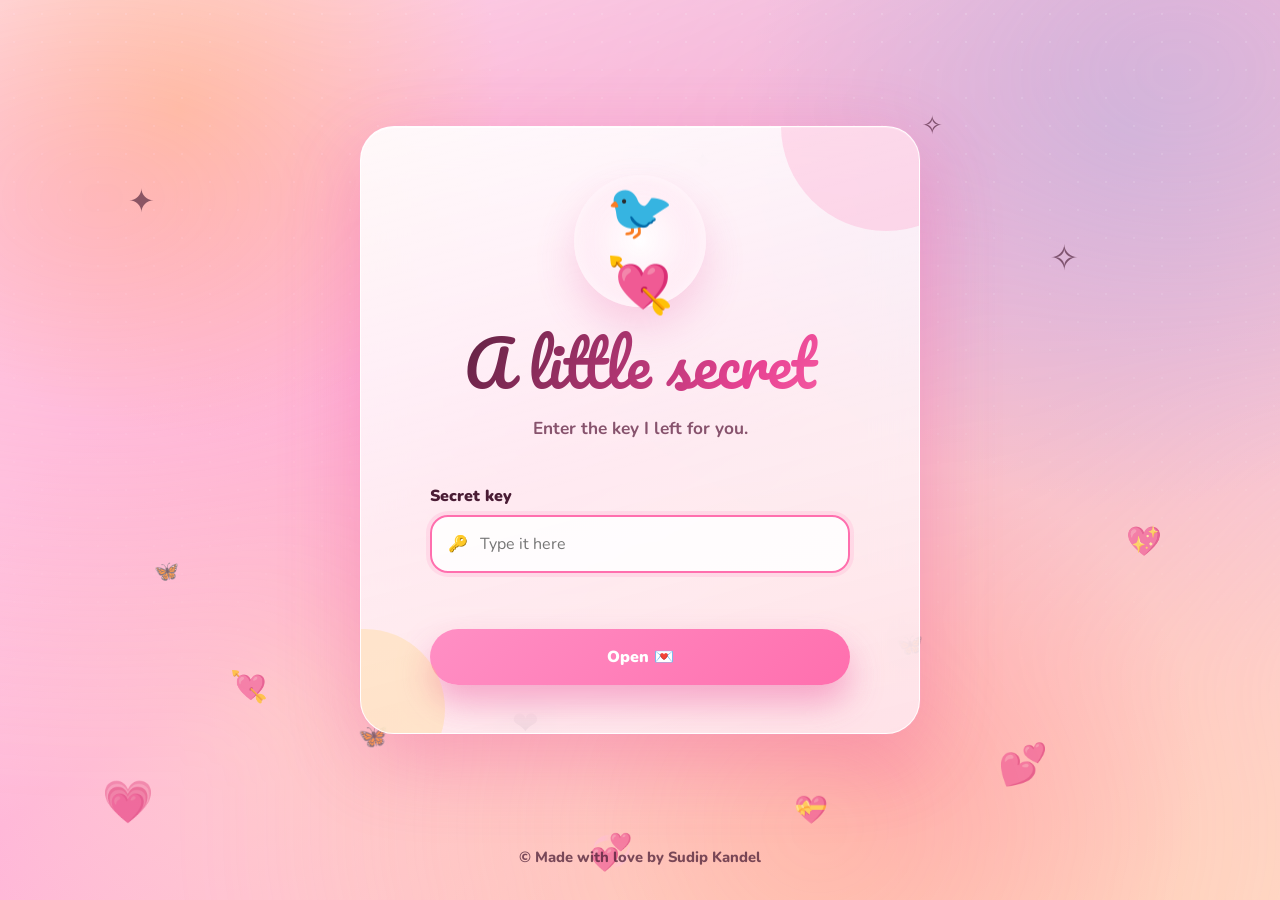
==== index.html @ 757c35c2 "Launch Pookie Date Portal for GitHub Pages. Ship the interactive date invitation with Formcarry conf" ====
<!DOCTYPE html>
<html lang="en">
<head>
  <meta charset="UTF-8" />
  <meta name="viewport" content="width=device-width, initial-scale=1.0" />
  <meta name="description" content="A date invitation." />
  <meta name="theme-color" content="#ff6fae" />
  <title>For You 💘</title>
  <link rel="preconnect" href="https://fonts.googleapis.com" />
  <link rel="preconnect" href="https://fonts.gstatic.com" crossorigin />
  <link href="https://fonts.googleapis.com/css2?family=Nunito:wght@500;700;800;900&family=Pacifico&display=swap" rel="stylesheet" />
  <link rel="stylesheet" href="style.css" />
</head>
<body class="mood-lock">
  <div class="aurora" aria-hidden="true"></div>
  <div class="ambient" aria-hidden="true">
    <span class="heart h1">💗</span>
    <span class="heart h2">💘</span>
    <span class="heart h3">💕</span>
    <span class="heart h4">💖</span>
    <span class="heart h5">💞</span>
    <span class="heart h6">💝</span>
    <span class="heart h7">❤️</span>
    <span class="butterfly b1">🦋</span>
    <span class="butterfly b2">🦋</span>
    <span class="butterfly b3">🦋</span>
    <span class="sparkle s1">✦</span>
    <span class="sparkle s2">✧</span>
    <span class="sparkle s3">✦</span>
    <span class="sparkle s4">⋆</span>
    <span class="sparkle s5">✧</span>
  </div>

  <div id="celebration-layer" class="celebration-layer" aria-hidden="true"></div>
  <div id="flash-layer" class="flash-layer" aria-hidden="true"></div>

  <main class="app-shell">
    <section class="card screen is-active" id="screen-lock" aria-labelledby="lock-title">
      <div class="cupid-orbit" aria-hidden="true">
        <div class="cupid">🐦💘</div>
      </div>
      <h1 id="lock-title" class="shine-text">A little secret</h1>
      <p class="subtitle">Enter the key I left for you.</p>

      <form id="key-form" class="form-stack">
        <label for="love-key">Secret key</label>
        <div class="input-wrap">
          <span aria-hidden="true">🔑</span>
          <input id="love-key" name="love-key" type="password" autocomplete="off" placeholder="Type it here" required />
        </div>
        <p class="error-message" id="key-error" role="alert"></p>
        <button class="primary-btn" type="submit">Open 💌</button>
      </form>
    </section>

    <section class="card screen" id="screen-welcome" aria-labelledby="welcome-title">
      <div class="mini-scene" aria-hidden="true">
        <span class="cloud c1">☁️</span>
        <span class="cloud c2">☁️</span>
        <span class="floating-heart fh1">💖</span>
        <span class="floating-heart fh2">✨</span>
        <span class="floating-heart fh3">💘</span>
        <span class="big-cupid">👼</span>
        <span class="arrow">🏹</span>
      </div>
      <h2 id="welcome-title" class="shine-text">Hi, my love</h2>
      <p class="subtitle">Help me plan something beautiful.</p>
      <button class="primary-btn" id="start-quiz">I’m ready ✨</button>
    </section>

    <section class="card screen quiz-card" id="screen-quiz" aria-labelledby="quiz-title">
      <div class="quiz-progress" aria-hidden="true">
        <div class="quiz-progress-track">
          <div class="quiz-progress-fill" id="quiz-progress-fill"></div>
        </div>
        <div class="quiz-steps" id="quiz-steps"></div>
      </div>
      <p class="eyebrow" id="quiz-eyebrow">1 / 2</p>
      <div class="quiz-emoji" id="quiz-emoji" aria-hidden="true">🍝</div>
      <h2 id="quiz-title" class="shine-text"></h2>
      <p class="subtitle" id="quiz-subtitle"></p>
      <div class="quiz-options" id="quiz-options"></div>
      <p class="nudge-banner quiz-feedback" id="quiz-feedback" role="status" hidden></p>
    </section>

    <section class="card screen wow-card" id="screen-wow" aria-labelledby="wow-title">
      <div class="wow-orbit" aria-hidden="true">
        <span class="wow-ring"></span>
        <span class="wow-ring wow-ring-outer"></span>
        <span class="wow-core">💘</span>
      </div>
      <h2 id="wow-title" class="shine-text wow-title">Okay… wow.</h2>
      <p class="subtitle" id="wow-copy">I already love our date.</p>
      <ul class="wow-answers" id="wow-answers" aria-label="Your choices"></ul>
      <button class="primary-btn" id="reveal-question">One more thing ✨</button>
    </section>

    <section class="card screen question-card" id="screen-question" aria-labelledby="question-title">
      <div class="love-meter" aria-hidden="true">
        <div class="meter-fill"></div>
      </div>
      <h2 id="question-title" class="shine-text">Will you go on a date with me?</h2>

      <div class="button-playground" id="button-playground">
        <button class="primary-btn yes-btn" id="yes-btn">Yes 💖</button>
        <button class="ghost-btn no-btn" id="no-btn" type="button">No 🙈</button>
      </div>

      <p class="nudge-banner" id="no-message" role="status" hidden></p>
    </section>

    <section class="card screen" id="screen-date" aria-labelledby="date-title">
      <div class="date-icon" aria-hidden="true">💐</div>
      <h2 id="date-title" class="shine-text">When?</h2>
      <p class="subtitle">Pick a time that feels right.</p>

      <form id="date-form" class="form-stack">
        <label for="date-time">Date & time</label>
        <div class="input-wrap">
          <span aria-hidden="true">🗓️</span>
          <input id="date-time" name="date-time" type="datetime-local" required />
        </div>

        <label for="email">Your email</label>
        <div class="input-wrap">
          <span aria-hidden="true">💌</span>
          <input id="email" name="email" type="email" placeholder="you@email.com" required />
        </div>

        <label for="note">A note for me <span class="optional-tag">optional</span></label>
        <textarea id="note" name="note" rows="3" placeholder="Anything you want to say…"></textarea>

        <p class="error-message" id="date-error" role="alert"></p>
        <button class="primary-btn" id="confirm-date-btn" type="submit">Confirm 💘</button>
      </form>
    </section>

    <section class="card screen success-card" id="screen-success" aria-labelledby="success-title">
      <div class="heart-burst" aria-hidden="true">
        <span>💖</span><span>💘</span><span>💕</span><span>💞</span><span>💗</span><span>✨</span>
      </div>
      <h2 id="success-title" class="shine-text love-finale">I love you</h2>
      <p class="subtitle" id="success-copy">It’s a date.</p>
      <div class="summary" id="date-summary"></div>
      <button class="ghost-btn" id="restart-btn">Start over</button>
    </section>
  </main>

  <footer class="footer-note">
    © Made with love by Sudip Kandel
  </footer>

  <script src="app.js"></script>
</body>
</html>
---- style.css ----
:root {
  --bg-soft: #fff1f7;
  --pink-light: #ffb6d9;
  --pink-main: #ff6fae;
  --pink-deep: #e84393;
  --peach: #ffd6c9;
  --cream: #fffafc;
  --lavender: #cdb4db;
  --gold: #ffd166;
  --text-dark: #4a1d35;
  --text-muted: #87536d;
  --white-glass: rgba(255, 255, 255, 0.78);
  --shadow: 0 26px 80px rgba(232, 67, 147, 0.28);
  --radius-xl: 34px;
  --radius-lg: 24px;
  --font-body: "Nunito", ui-rounded, system-ui, sans-serif;
  --font-display: "Pacifico", "Segoe Script", cursive;
}

* {
  box-sizing: border-box;
}

html {
  min-height: 100%;
}

body {
  min-height: 100vh;
  margin: 0;
  font-family: var(--font-body);
  color: var(--text-dark);
  background:
    radial-gradient(circle at 14% 12%, rgba(255, 209, 102, 0.55), transparent 24%),
    radial-gradient(circle at 88% 14%, rgba(205, 180, 219, 0.82), transparent 28%),
    radial-gradient(circle at 70% 86%, rgba(255, 111, 174, 0.4), transparent 26%),
    radial-gradient(circle at 22% 78%, rgba(255, 214, 201, 0.6), transparent 28%),
    linear-gradient(145deg, #fff5fa 0%, #ffb6d9 46%, #ffd6c9 100%);
  overflow-x: hidden;
  transition: background 700ms ease, filter 700ms ease;
}

body::before {
  content: "";
  position: fixed;
  inset: 0;
  pointer-events: none;
  background-image:
    radial-gradient(rgba(255, 255, 255, 0.42) 1px, transparent 1px);
  background-size: 28px 28px;
  mask-image: linear-gradient(to bottom, rgba(0, 0, 0, 0.55), transparent 85%);
  z-index: 0;
}

.aurora {
  position: fixed;
  inset: -20%;
  pointer-events: none;
  z-index: 0;
  background:
    radial-gradient(ellipse at 20% 30%, rgba(255, 111, 174, 0.35), transparent 45%),
    radial-gradient(ellipse at 80% 20%, rgba(205, 180, 219, 0.4), transparent 42%),
    radial-gradient(ellipse at 60% 80%, rgba(255, 209, 102, 0.28), transparent 40%);
  filter: blur(40px);
  animation: auroraDrift 12s ease-in-out infinite alternate;
}

body.mood-wow,
body.mood-success {
  filter: saturate(1.15);
}

body.mood-wow .aurora {
  animation-duration: 6s;
  opacity: 1;
}

body.mood-question .aurora {
  background:
    radial-gradient(ellipse at 50% 40%, rgba(255, 111, 174, 0.45), transparent 42%),
    radial-gradient(ellipse at 20% 80%, rgba(255, 209, 102, 0.3), transparent 40%),
    radial-gradient(ellipse at 85% 25%, rgba(205, 180, 219, 0.35), transparent 40%);
}

body.mood-success .aurora {
  background:
    radial-gradient(ellipse at 50% 30%, rgba(255, 105, 180, 0.5), transparent 40%),
    radial-gradient(ellipse at 15% 70%, rgba(255, 209, 102, 0.4), transparent 42%),
    radial-gradient(ellipse at 85% 65%, rgba(236, 72, 153, 0.35), transparent 40%);
}

.app-shell {
  min-height: calc(100vh - 54px);
  display: grid;
  place-items: center;
  padding: 28px 18px 14px;
  position: relative;
  z-index: 2;
}

.card {
  width: min(94vw, 560px);
  min-height: 540px;
  display: none;
  position: relative;
  overflow: hidden;
  padding: clamp(28px, 6vw, 48px);
  text-align: center;
  background: linear-gradient(
    165deg,
    rgba(255, 255, 255, 0.9),
    rgba(255, 255, 255, 0.72) 55%,
    rgba(255, 240, 248, 0.78)
  );
  border: 1px solid rgba(255, 255, 255, 0.88);
  border-radius: var(--radius-xl);
  box-shadow:
    0 26px 80px rgba(232, 67, 147, 0.3),
    0 0 0 1px rgba(255, 182, 217, 0.25),
    inset 0 1px 0 rgba(255, 255, 255, 0.85);
  backdrop-filter: blur(22px);
}

.card::before,
.card::after {
  content: "";
  position: absolute;
  border-radius: 999px;
  pointer-events: none;
}

.card::before {
  width: 210px;
  height: 210px;
  top: -106px;
  right: -72px;
  background: rgba(255, 111, 174, 0.2);
}

.card::after {
  width: 160px;
  height: 160px;
  left: -76px;
  bottom: -56px;
  background: rgba(255, 209, 102, 0.26);
}

.screen.is-active {
  display: flex;
  flex-direction: column;
  justify-content: center;
  animation: popIn 620ms cubic-bezier(.16, 1, .3, 1);
}

.shine-text {
  background: linear-gradient(
    120deg,
    #4a1d35 0%,
    #e84393 35%,
    #ff6fae 50%,
    #4a1d35 65%,
    #e84393 100%
  );
  background-size: 220% auto;
  -webkit-background-clip: text;
  background-clip: text;
  color: transparent;
  animation: shineSweep 4.5s linear infinite;
}

.wow-title,
.love-finale {
  font-size: clamp(2.6rem, 9vw, 4.2rem);
  animation: shineSweep 2.8s linear infinite, heartbeat 1.6s ease-in-out infinite;
}

.eyebrow {
  margin: 0 0 12px;
  color: var(--pink-deep);
  font-size: 0.82rem;
  font-weight: 900;
  letter-spacing: 0.16em;
  text-transform: uppercase;
}

h1,
h2 {
  margin: 0;
  line-height: 1.08;
  font-family: var(--font-display);
  font-weight: 400;
  text-wrap: balance;
}

h1 {
  font-size: clamp(2.35rem, 8.5vw, 3.8rem);
}

h2 {
  font-size: clamp(2.15rem, 7.6vw, 3.45rem);
}

.subtitle {
  max-width: 430px;
  margin: 18px auto 26px;
  color: var(--text-muted);
  font-size: 1.08rem;
  line-height: 1.65;
  font-weight: 700;
}

.form-stack {
  width: min(100%, 420px);
  margin: 0 auto;
  text-align: left;
}

.form-stack label {
  display: block;
  margin: 16px 0 8px;
  font-weight: 900;
  color: var(--text-dark);
}

.input-wrap {
  display: flex;
  align-items: center;
  gap: 10px;
  padding: 0 16px;
  background: rgba(255, 255, 255, 0.88);
  border: 2px solid rgba(255, 111, 174, 0.18);
  border-radius: 18px;
  transition: 180ms ease;
}

.input-wrap:focus-within {
  border-color: var(--pink-main);
  box-shadow: 0 0 0 4px rgba(255, 111, 174, 0.14);
}

input,
textarea {
  width: 100%;
  border: 0;
  outline: 0;
  background: transparent;
  color: var(--text-dark);
  font: inherit;
}

input {
  min-height: 54px;
}

textarea {
  min-height: 94px;
  padding: 16px;
  resize: vertical;
  background: rgba(255, 255, 255, 0.88);
  border: 2px solid rgba(255, 111, 174, 0.18);
  border-radius: 18px;
}

textarea:focus {
  border-color: var(--pink-main);
  box-shadow: 0 0 0 4px rgba(255, 111, 174, 0.14);
}

.hint,
.error-message {
  margin: 10px 0 0;
  font-size: 0.92rem;
  color: var(--text-muted);
  font-weight: 700;
}

.nudge-banner {
  width: min(100%, 420px);
  margin: 18px auto 0;
  padding: 14px 18px;
  color: #7a1048;
  background: linear-gradient(135deg, rgba(255, 214, 201, 0.95), rgba(255, 182, 217, 0.95));
  border: 2px solid rgba(232, 67, 147, 0.35);
  border-radius: 18px;
  box-shadow: 0 12px 28px rgba(232, 67, 147, 0.18);
  font-size: 1.02rem;
  font-weight: 900;
  line-height: 1.45;
  text-align: center;
}

.nudge-banner.is-popping {
  animation: nudgePop 420ms cubic-bezier(.2, .9, .2, 1.4);
}

.error-message {
  min-height: 24px;
  color: #c2255c;
  font-weight: 800;
}

.primary-btn,
.ghost-btn {
  border: 0;
  cursor: pointer;
  font: inherit;
  font-weight: 900;
  border-radius: 999px;
  transition: transform 160ms ease, box-shadow 160ms ease, background 160ms ease;
}

.primary-btn {
  width: 100%;
  min-height: 56px;
  margin-top: 22px;
  color: white;
  background: linear-gradient(135deg, #ff8fc4, var(--pink-main), var(--pink-deep));
  background-size: 200% 200%;
  box-shadow: 0 18px 34px rgba(232, 67, 147, 0.4);
  animation: buttonShine 3.2s ease-in-out infinite;
  position: relative;
  overflow: hidden;
}

.primary-btn::after {
  content: "";
  position: absolute;
  inset: 0;
  background: linear-gradient(
    110deg,
    transparent 30%,
    rgba(255, 255, 255, 0.35) 48%,
    transparent 62%
  );
  transform: translateX(-120%);
  animation: buttonGloss 2.8s ease-in-out infinite;
}

.primary-btn:hover,
.primary-btn:focus-visible,
.ghost-btn:hover,
.ghost-btn:focus-visible {
  transform: translateY(-2px) scale(1.02);
}

.primary-btn:active,
.ghost-btn:active {
  transform: translateY(1px) scale(0.98);
}

.primary-btn:disabled {
  cursor: wait;
  opacity: 0.72;
  transform: none;
  box-shadow: 0 10px 22px rgba(232, 67, 147, 0.22);
}

.ghost-btn {
  min-height: 52px;
  padding: 0 26px;
  color: var(--pink-deep);
  background: rgba(255, 255, 255, 0.78);
  border: 2px solid rgba(232, 67, 147, 0.24);
}

.cupid-orbit {
  width: 132px;
  height: 132px;
  display: grid;
  place-items: center;
  margin: 0 auto 24px;
  border-radius: 50%;
  background: radial-gradient(circle, rgba(255, 255, 255, 0.92), rgba(255, 182, 217, 0.34));
  box-shadow: inset 0 0 26px rgba(255, 255, 255, 0.9), 0 20px 40px rgba(232, 67, 147, 0.2);
  animation: glowPulse 2.8s ease-in-out infinite;
}

.cupid {
  font-size: 3.4rem;
  animation: floatCupid 2.6s ease-in-out infinite;
}

.mini-scene {
  min-height: 150px;
  position: relative;
  margin-bottom: 12px;
}

.big-cupid {
  position: absolute;
  left: 50%;
  top: 32px;
  transform: translateX(-50%);
  font-size: 5.1rem;
  animation: floatCupid 2.8s ease-in-out infinite;
}

.arrow {
  position: absolute;
  right: 28%;
  top: 72px;
  font-size: 2.1rem;
  animation: arrowWiggle 1.3s ease-in-out infinite;
}

.floating-heart {
  position: absolute;
  animation: softTwinkle 2.2s ease-in-out infinite;
}

.fh1 {
  left: 22%;
  top: 64px;
  font-size: 1.4rem;
}

.fh2 {
  right: 24%;
  top: 28px;
  font-size: 1.2rem;
  animation-delay: 0.5s;
}

.cloud {
  position: absolute;
  opacity: 0.8;
  filter: drop-shadow(0 12px 16px rgba(232, 67, 147, 0.12));
}

.c1 {
  left: 12%;
  top: 18px;
  font-size: 3rem;
}

.c2 {
  right: 12%;
  top: 6px;
  font-size: 2.5rem;
}

.love-meter {
  width: min(100%, 390px);
  height: 16px;
  margin: 0 auto 26px;
  overflow: hidden;
  background: rgba(255, 255, 255, 0.72);
  border-radius: 999px;
  border: 1px solid rgba(255, 255, 255, 0.7);
}

.meter-fill {
  width: 100%;
  height: 100%;
  border-radius: inherit;
  background: linear-gradient(90deg, #ffd166, #ff6fae, #e84393, #cdb4db);
  background-size: 200% 100%;
  animation: lovePulse 1.5s ease-in-out infinite, shimmer 2.4s linear infinite;
}

.button-playground {
  min-height: 210px;
  position: relative;
  display: flex;
  align-items: center;
  justify-content: center;
  gap: 16px;
  flex-wrap: wrap;
  margin-top: 10px;
}

.button-playground.is-chasing {
  min-height: 260px;
}

.yes-btn {
  width: auto;
  min-width: 190px;
  max-width: min(100%, 260px);
  padding: 0 28px;
  z-index: 4;
  position: relative;
  animation: yesGlow 1.8s ease-in-out infinite;
  box-shadow:
    0 0 0 4px rgba(255, 111, 174, 0.28),
    0 18px 34px rgba(232, 67, 147, 0.42);
}

.button-playground.is-chasing .yes-btn {
  position: absolute;
  left: 50%;
  top: 50%;
  transform: translate(-50%, -50%);
  margin-top: 0;
}

.button-playground.is-chasing .yes-btn:hover,
.button-playground.is-chasing .yes-btn:focus-visible {
  transform: translate(-50%, calc(-50% - 2px)) scale(1.02);
}

.button-playground.is-chasing .yes-btn:active {
  transform: translate(-50%, calc(-50% + 1px)) scale(0.98);
}

.no-btn {
  position: relative;
  z-index: 3;
  min-width: 120px;
}

.no-btn.is-running {
  position: absolute;
  width: auto;
  max-width: 150px;
  margin: 0;
  z-index: 2;
  transition: left 120ms ease, top 120ms ease;
}

.date-icon {
  width: 112px;
  height: 112px;
  display: grid;
  place-items: center;
  margin: 0 auto 24px;
  font-size: 4.2rem;
  border-radius: 38px;
  background: rgba(255, 255, 255, 0.68);
  box-shadow: 0 18px 42px rgba(232, 67, 147, 0.2);
  animation: bounceSoft 2.5s ease-in-out infinite;
}

.success-card {
  min-height: 590px;
}

.heart-burst {
  position: relative;
  height: 160px;
  margin-bottom: 8px;
}

.heart-burst span {
  position: absolute;
  left: 50%;
  top: 54%;
  font-size: 3rem;
  transform: translate(-50%, -50%);
  animation: burst 1.8s ease-in-out infinite;
}

.heart-burst span:nth-child(2) { animation-delay: 0.16s; }
.heart-burst span:nth-child(3) { animation-delay: 0.32s; }
.heart-burst span:nth-child(4) { animation-delay: 0.48s; }
.heart-burst span:nth-child(5) { animation-delay: 0.64s; }
.heart-burst span:nth-child(6) { animation-delay: 0.8s; }

.summary {
  width: min(100%, 430px);
  margin: 16px auto 4px;
  padding: 18px;
  color: var(--text-dark);
  background: rgba(255, 255, 255, 0.74);
  border: 1px solid rgba(255, 255, 255, 0.8);
  border-radius: 22px;
  text-align: left;
  line-height: 1.7;
  font-weight: 700;
}

.summary strong {
  color: var(--pink-deep);
}

.success-kisses {
  margin: 12px 0 0;
  font-size: 1.35rem;
  letter-spacing: 0.35em;
  animation: softTwinkle 1.8s ease-in-out infinite;
}

.quiz-progress {
  width: min(100%, 420px);
  margin: 0 auto 18px;
}

.quiz-progress-track {
  height: 12px;
  overflow: hidden;
  border-radius: 999px;
  background: rgba(255, 255, 255, 0.72);
  border: 1px solid rgba(255, 255, 255, 0.8);
}

.quiz-progress-fill {
  width: 12%;
  height: 100%;
  border-radius: inherit;
  background: linear-gradient(90deg, #ffd166, #ff6fae, #e84393);
  transition: width 420ms cubic-bezier(.2, .9, .2, 1.2);
}

.quiz-steps {
  display: flex;
  justify-content: space-between;
  margin-top: 12px;
  padding: 0 4px;
}

.quiz-step {
  width: 34px;
  height: 34px;
  display: grid;
  place-items: center;
  border-radius: 50%;
  color: var(--text-muted);
  background: rgba(255, 255, 255, 0.72);
  border: 2px solid rgba(232, 67, 147, 0.16);
  font-weight: 900;
  font-size: 0.9rem;
  transition: 220ms ease;
}

.quiz-step.is-active {
  color: white;
  background: linear-gradient(135deg, var(--pink-main), var(--pink-deep));
  border-color: transparent;
  box-shadow: 0 10px 22px rgba(232, 67, 147, 0.3);
  transform: scale(1.08);
}

.quiz-step.is-done {
  color: white;
  background: #10b981;
  border-color: transparent;
}

.quiz-emoji {
  width: 88px;
  height: 88px;
  display: grid;
  place-items: center;
  margin: 8px auto 16px;
  font-size: 2.8rem;
  border-radius: 28px;
  background: rgba(255, 255, 255, 0.72);
  box-shadow: 0 16px 34px rgba(232, 67, 147, 0.18);
  animation: bounceSoft 2.4s ease-in-out infinite;
}

.quiz-options {
  width: min(100%, 420px);
  margin: 0 auto;
  display: grid;
  grid-template-columns: repeat(2, minmax(0, 1fr));
  gap: 12px;
}

.quiz-option {
  min-height: 58px;
  padding: 14px 16px;
  border: 2px solid rgba(232, 67, 147, 0.18);
  border-radius: 18px;
  background: rgba(255, 255, 255, 0.86);
  color: var(--text-dark);
  font: inherit;
  font-weight: 900;
  cursor: pointer;
  text-align: center;
  transition: transform 160ms ease, box-shadow 160ms ease, border-color 160ms ease, background 160ms ease;
}

.quiz-option:hover,
.quiz-option:focus-visible {
  transform: translateY(-2px);
  border-color: var(--pink-main);
  box-shadow: 0 12px 28px rgba(232, 67, 147, 0.18);
}

.quiz-option.is-selected {
  color: white;
  background: linear-gradient(135deg, var(--pink-main), var(--pink-deep));
  border-color: transparent;
  box-shadow: 0 16px 32px rgba(232, 67, 147, 0.32);
}

.quiz-option:disabled {
  cursor: default;
  opacity: 0.72;
}

.quiz-option.is-selected:disabled {
  opacity: 1;
}

.quiz-feedback {
  margin-top: 16px;
}

.wow-card {
  min-height: 620px;
}

.wow-card.is-exploding {
  animation: wowBoom 700ms cubic-bezier(.2, .9, .2, 1.2);
}

.wow-orbit {
  position: relative;
  width: 140px;
  height: 140px;
  margin: 0 auto 18px;
  display: grid;
  place-items: center;
}

.wow-ring {
  position: absolute;
  inset: 0;
  border-radius: 50%;
  border: 3px dashed rgba(232, 67, 147, 0.4);
  animation: wowSpin 8s linear infinite;
}

.wow-core {
  width: 96px;
  height: 96px;
  display: grid;
  place-items: center;
  font-size: 3rem;
  border-radius: 50%;
  background: radial-gradient(circle, rgba(255, 255, 255, 0.95), rgba(255, 182, 217, 0.5));
  box-shadow: 0 18px 40px rgba(232, 67, 147, 0.3);
  animation: glowPulse 2.2s ease-in-out infinite;
}

.wow-answers {
  width: min(100%, 420px);
  margin: 0 auto 8px;
  padding: 0;
  list-style: none;
  display: grid;
  gap: 10px;
}

.wow-answers li {
  padding: 12px 16px;
  text-align: left;
  border-radius: 16px;
  background: rgba(255, 255, 255, 0.78);
  border: 1px solid rgba(255, 255, 255, 0.85);
  font-weight: 800;
  color: var(--text-dark);
  animation: chipFloat 2.6s ease-in-out infinite;
}

.wow-answers li:nth-child(2) {
  animation-delay: 0.2s;
}

.wow-answers li:nth-child(3) {
  animation-delay: 0.4s;
}

.optional-tag {
  margin-left: 6px;
  color: var(--text-muted);
  font-weight: 700;
  font-size: 0.85em;
}

.subtitle:empty,
.subtitle[hidden] {
  display: none;
}

.question-card .subtitle {
  display: none;
}

.footer-note {
  position: relative;
  z-index: 2;
  min-height: 54px;
  padding: 0 16px 22px;
  color: rgba(74, 29, 53, 0.74);
  text-align: center;
  font-size: 0.92rem;
  line-height: 1.55;
  font-weight: 800;
}

.ambient {
  position: fixed;
  inset: 0;
  overflow: hidden;
  pointer-events: none;
  z-index: 1;
}

.celebration-layer {
  position: fixed;
  inset: 0;
  overflow: hidden;
  pointer-events: none;
  z-index: 5;
}

.celebration-piece {
  position: absolute;
  top: -24px;
  animation: confettiFall 1.7s ease-out forwards;
}

.heart,
.sparkle,
.butterfly {
  position: absolute;
  opacity: 0.64;
  animation: drift 9s linear infinite;
}

.butterfly {
  animation: butterflyDrift 11s linear infinite;
}

.h1 { left: 8%; top: 86%; font-size: 2.6rem; animation-duration: 11s; }
.h2 { left: 18%; top: 74%; font-size: 1.9rem; animation-duration: 9s; animation-delay: -2s; }
.h3 { left: 78%; top: 82%; font-size: 2.5rem; animation-duration: 10s; animation-delay: -4s; }
.h4 { left: 88%; top: 58%; font-size: 1.8rem; animation-duration: 8s; animation-delay: -1s; }
.h5 { left: 46%; top: 92%; font-size: 2.2rem; animation-duration: 12s; animation-delay: -6s; }
.h6 { left: 62%; top: 88%; font-size: 1.7rem; animation-duration: 10.5s; animation-delay: -3s; }
.b1 { left: 28%; top: 80%; font-size: 1.5rem; animation-duration: 13s; animation-delay: -1.5s; }
.b2 { left: 70%; top: 70%; font-size: 1.35rem; animation-duration: 12s; animation-delay: -5s; }
.s1 { left: 10%; top: 20%; font-size: 2rem; animation-duration: 7s; }
.s2 { left: 82%; top: 26%; font-size: 2.2rem; animation-duration: 8.5s; animation-delay: -3s; }
.s3 { left: 54%; top: 16%; font-size: 1.7rem; animation-duration: 9.5s; animation-delay: -5s; }
.s4 { left: 34%; top: 22%; font-size: 1.4rem; animation-duration: 8s; animation-delay: -2s; }

.fh3 {
  left: 48%;
  top: 8px;
  font-size: 1.1rem;
  animation-delay: 0.9s;
}

.wow-ring-outer {
  inset: -18px;
  border-style: solid;
  border-color: rgba(255, 182, 217, 0.35);
  animation: wowSpin 14s linear infinite reverse;
}

.flash-layer {
  position: fixed;
  inset: 0;
  pointer-events: none;
  z-index: 6;
  opacity: 0;
  background: radial-gradient(circle at center, rgba(255, 255, 255, 0.75), rgba(255, 111, 174, 0.2) 40%, transparent 70%);
}

.flash-layer.is-flashing {
  animation: loveFlash 700ms ease-out;
}

.celebration-piece.is-burst {
  top: 45%;
  left: 50% !important;
  animation: confettiBurst 1.4s ease-out forwards;
}

.h7 { left: 40%; top: 78%; font-size: 2rem; animation-duration: 9.5s; animation-delay: -4s; }
.b3 { left: 12%; top: 62%; font-size: 1.25rem; animation-duration: 14s; animation-delay: -7s; }
.s5 { left: 72%; top: 12%; font-size: 1.6rem; animation-duration: 7.5s; animation-delay: -1s; }

@keyframes auroraDrift {
  from { transform: translate3d(-2%, -1%, 0) scale(1); }
  to { transform: translate3d(3%, 2%, 0) scale(1.08); }
}

@keyframes shineSweep {
  to { background-position: 220% center; }
}

@keyframes heartbeat {
  0%, 100% { transform: scale(1); }
  35% { transform: scale(1.04); }
  50% { transform: scale(0.98); }
  65% { transform: scale(1.03); }
}

@keyframes buttonShine {
  0%, 100% { background-position: 0% 50%; }
  50% { background-position: 100% 50%; }
}

@keyframes buttonGloss {
  0%, 55% { transform: translateX(-120%); }
  100% { transform: translateX(120%); }
}

@keyframes loveFlash {
  0% { opacity: 0; }
  20% { opacity: 1; }
  100% { opacity: 0; }
}

@keyframes confettiBurst {
  0% {
    transform: translate(-50%, -50%) scale(0.4) rotate(0deg);
    opacity: 0;
  }
  18% { opacity: 1; }
  100% {
    transform: translate(calc(-50% + var(--burst-x)), calc(-50% + var(--burst-y))) scale(1.15) rotate(var(--spin));
    opacity: 0;
  }
}

@keyframes popIn {
  from { opacity: 0; transform: translateY(28px) scale(0.94); filter: blur(4px); }
  to { opacity: 1; transform: translateY(0) scale(1); filter: blur(0); }
}

@keyframes floatCupid {
  0%, 100% { transform: translateY(0) rotate(-2deg); }
  50% { transform: translateY(-12px) rotate(4deg); }
}

@keyframes arrowWiggle {
  0%, 100% { transform: rotate(-12deg) translateX(0); }
  50% { transform: rotate(6deg) translateX(8px); }
}

@keyframes lovePulse {
  0%, 100% { filter: saturate(1); transform: scaleX(0.94); }
  50% { filter: saturate(1.35); transform: scaleX(1); }
}

@keyframes shimmer {
  from { background-position: 0% 50%; }
  to { background-position: 200% 50%; }
}

@keyframes bounceSoft {
  0%, 100% { transform: translateY(0); }
  50% { transform: translateY(-8px); }
}

@keyframes burst {
  0% { transform: translate(-50%, -50%) scale(0.5); opacity: 0; }
  18% { opacity: 1; }
  100% { transform: translate(calc(-50% + var(--x, 0px)), calc(-50% + var(--y, -90px))) scale(1.2); opacity: 0; }
}

.heart-burst span:nth-child(1) { --x: -110px; --y: -72px; }
.heart-burst span:nth-child(2) { --x: 112px; --y: -84px; }
.heart-burst span:nth-child(3) { --x: 0px; --y: -122px; }
.heart-burst span:nth-child(4) { --x: -66px; --y: 44px; }
.heart-burst span:nth-child(5) { --x: 78px; --y: 34px; }
.heart-burst span:nth-child(6) { --x: 20px; --y: -40px; }

@keyframes drift {
  from { transform: translateY(0) rotate(0deg); opacity: 0; }
  12% { opacity: 0.66; }
  82% { opacity: 0.66; }
  to { transform: translateY(-110vh) rotate(28deg); opacity: 0; }
}

@keyframes butterflyDrift {
  from { transform: translateY(0) translateX(0) rotate(0deg); opacity: 0; }
  12% { opacity: 0.7; }
  50% { transform: translateY(-55vh) translateX(40px) rotate(18deg); }
  82% { opacity: 0.7; }
  to { transform: translateY(-110vh) translateX(-20px) rotate(-10deg); opacity: 0; }
}

@keyframes confettiFall {
  0% {
    transform: translateY(0) translateX(0) rotate(0deg);
    opacity: 0;
  }
  12% { opacity: 1; }
  100% {
    transform: translateY(110vh) translateX(var(--drift)) rotate(var(--spin));
    opacity: 0;
  }
}

@keyframes glowPulse {
  0%, 100% { box-shadow: inset 0 0 26px rgba(255, 255, 255, 0.9), 0 20px 40px rgba(232, 67, 147, 0.2); }
  50% { box-shadow: inset 0 0 26px rgba(255, 255, 255, 0.95), 0 24px 48px rgba(232, 67, 147, 0.34); }
}

@keyframes yesGlow {
  0%, 100% {
    box-shadow:
      0 0 0 4px rgba(255, 111, 174, 0.22),
      0 18px 34px rgba(232, 67, 147, 0.4);
  }
  50% {
    box-shadow:
      0 0 0 8px rgba(255, 111, 174, 0.38),
      0 24px 48px rgba(232, 67, 147, 0.58);
  }
}

@keyframes nudgePop {
  0% { transform: scale(0.94) translateY(6px); opacity: 0.4; }
  60% { transform: scale(1.04) translateY(0); opacity: 1; }
  100% { transform: scale(1) translateY(0); opacity: 1; }
}

@keyframes softTwinkle {
  0%, 100% { opacity: 0.55; transform: scale(1); }
  50% { opacity: 1; transform: scale(1.12); }
}

@keyframes chipFloat {
  0%, 100% { transform: translateY(0); }
  50% { transform: translateY(-4px); }
}

@keyframes stampWiggle {
  0%, 100% { transform: rotate(8deg); }
  50% { transform: rotate(11deg); }
}

@keyframes wowBoom {
  0% { transform: scale(0.92); opacity: 0.4; filter: saturate(0.8); }
  55% { transform: scale(1.03); opacity: 1; filter: saturate(1.2); }
  100% { transform: scale(1); opacity: 1; filter: saturate(1); }
}

@keyframes wowSpin {
  from { transform: rotate(0deg); }
  to { transform: rotate(360deg); }
}

@media (max-width: 520px) {
  .card {
    min-height: 560px;
    border-radius: 28px;
  }

  .stamp {
    top: 12px;
    right: 12px;
    font-size: 0.64rem;
  }

  .quiz-options {
    grid-template-columns: 1fr;
  }

  .button-playground {
    min-height: 240px;
  }

  .button-playground.is-chasing {
    min-height: 300px;
  }

  .yes-btn {
    width: auto;
    max-width: min(100%, 240px);
  }

  .ghost-btn {
    width: auto;
  }

  .no-btn.is-running {
    width: auto;
    max-width: 140px;
  }
}

@media (prefers-reduced-motion: reduce) {
  *, *::before, *::after {
    animation-duration: 0.01ms !important;
    animation-iteration-count: 1 !important;
    scroll-behavior: auto !important;
    transition-duration: 0.01ms !important;
  }
}
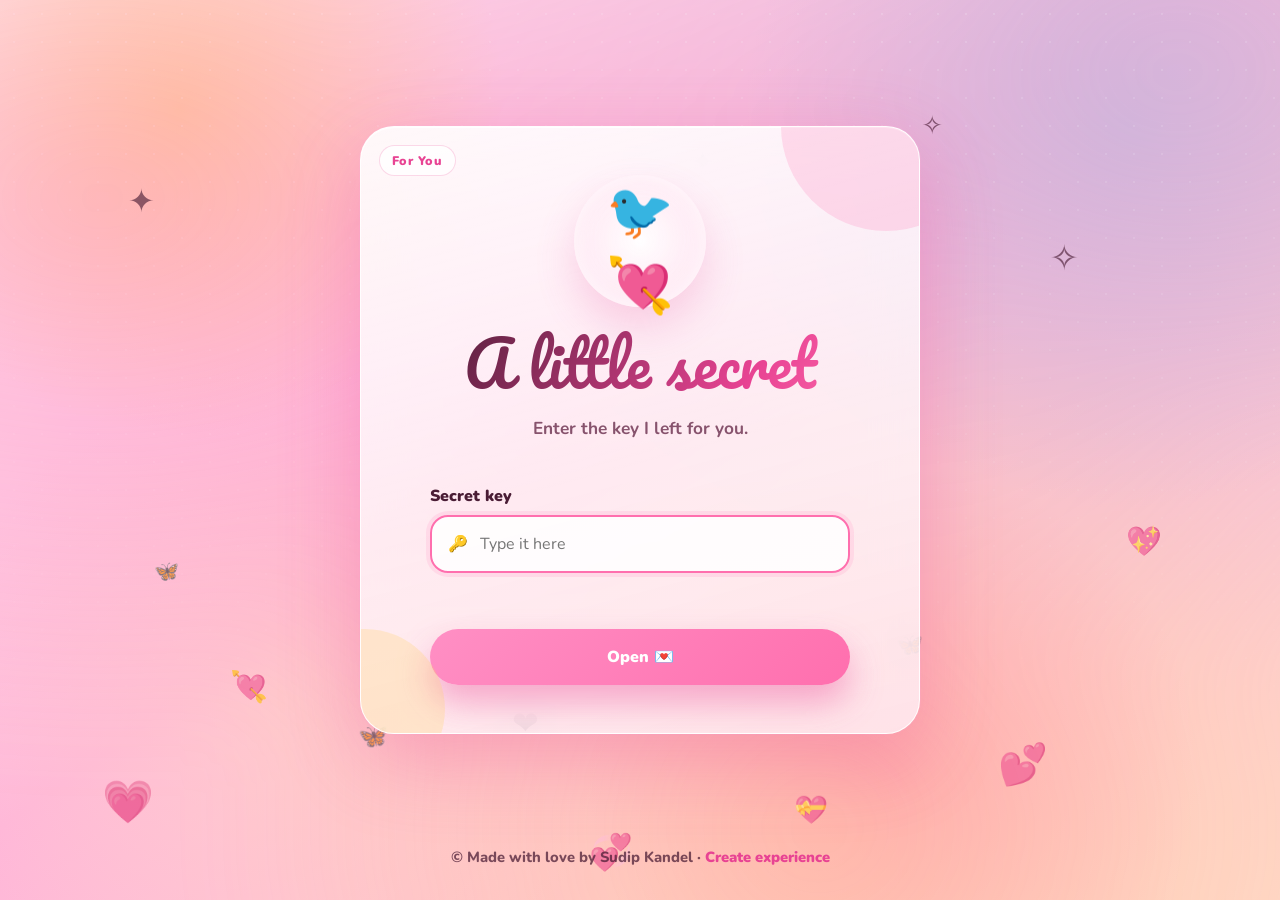
==== commit e56522a9: "Add multi-experience ideation layer on GitHub Pages. Support ?e= configs, a travel demo, and a stati" ====
--- a/index.html
+++ b/index.html
@@ -36,6 +36,7 @@
 
   <main class="app-shell">
     <section class="card screen is-active" id="screen-lock" aria-labelledby="lock-title">
+      <p class="experience-badge" id="experience-badge" hidden></p>
       <div class="cupid-orbit" aria-hidden="true">
         <div class="cupid">🐦💘</div>
       </div>
@@ -148,8 +149,10 @@
 
   <footer class="footer-note">
     © Made with love by Sudip Kandel
+    · <a class="footer-link" href="create.html">Create experience</a>
   </footer>
 
+  <script src="experiences.js"></script>
   <script src="app.js"></script>
 </body>
 </html>
--- a/style.css
+++ b/style.css
@@ -649,9 +649,15 @@
   animation: bounceSoft 2.4s ease-in-out infinite;
 }
 
+.quiz-card #quiz-title {
+  margin-bottom: 0;
+  padding-bottom: 8px;
+  line-height: 1.2;
+}
+
 .quiz-options {
   width: min(100%, 420px);
-  margin: 0 auto;
+  margin: 28px auto 0;
   display: grid;
   grid-template-columns: repeat(2, minmax(0, 1fr));
   gap: 12px;
@@ -791,6 +797,38 @@
   font-weight: 800;
 }
 
+.footer-link {
+  color: var(--pink-deep);
+  text-decoration: none;
+  font-weight: 900;
+}
+
+.footer-link:hover,
+.footer-link:focus-visible {
+  text-decoration: underline;
+}
+
+.experience-badge {
+  position: absolute;
+  top: 18px;
+  left: 18px;
+  margin: 0;
+  padding: 6px 12px;
+  border-radius: 999px;
+  background: rgba(255, 255, 255, 0.78);
+  border: 1px solid rgba(232, 67, 147, 0.2);
+  color: var(--pink-deep);
+  font-size: 0.78rem;
+  font-weight: 900;
+  letter-spacing: 0.04em;
+  z-index: 2;
+}
+
+body[data-template="travel"] {
+  --pink-main: #14b8a6;
+  --pink-deep: #0f766e;
+}
+
 .ambient {
   position: fixed;
   inset: 0;
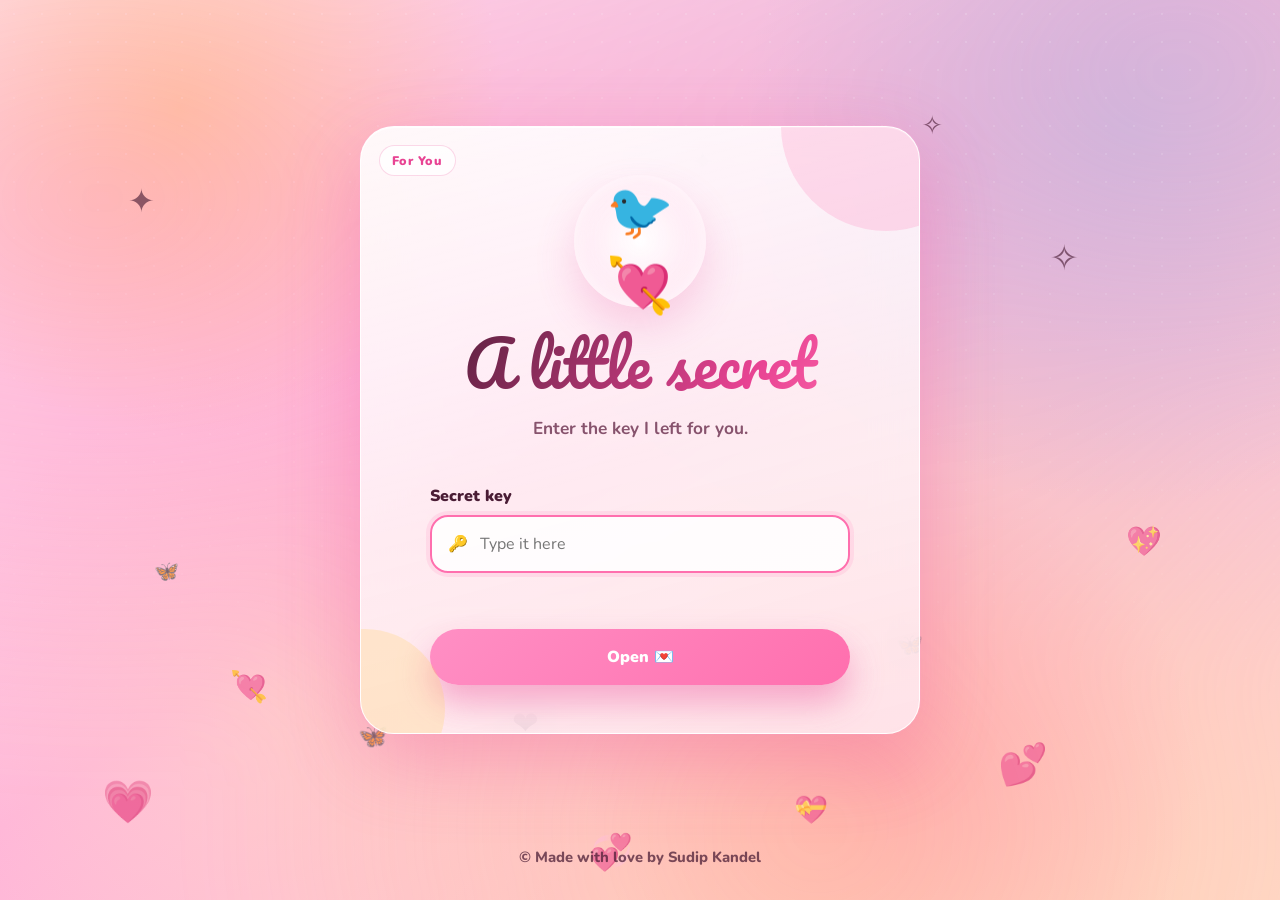
==== commit 19a838ba: "Remove Create experience link from the portal footer. Co-authored-by: Cursor <cursoragent@cursor.com" ====
--- a/index.html
+++ b/index.html
@@ -149,7 +149,6 @@
 
   <footer class="footer-note">
     © Made with love by Sudip Kandel
-    · <a class="footer-link" href="create.html">Create experience</a>
   </footer>
 
   <script src="experiences.js"></script>
